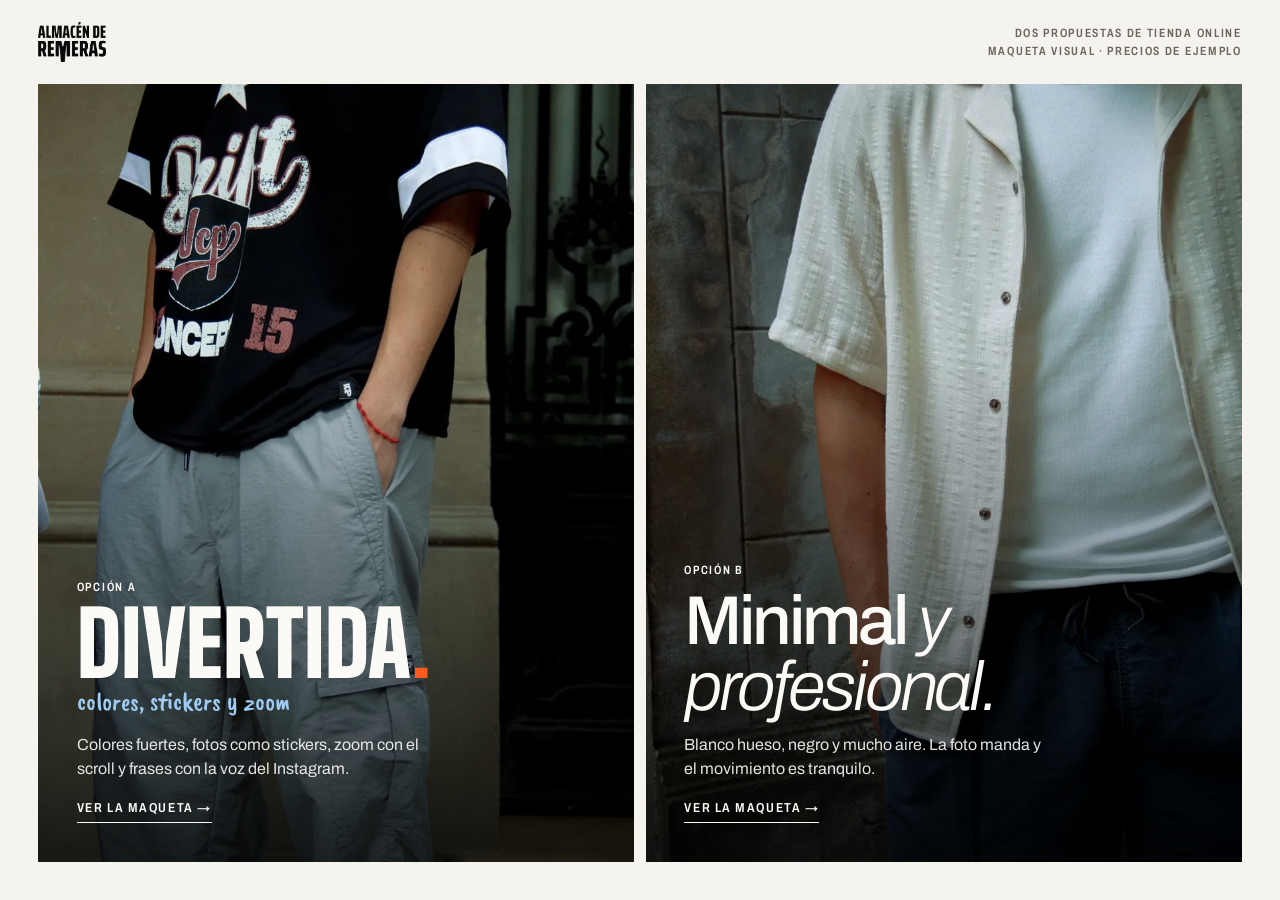
==== index.html @ dfdb3aec "Maquetas de tienda Almacén de Remeras: variante divertida y minimal Portada para elegir, catálogo co" ====
<!doctype html>
<html lang="es-AR">
<head>
  <meta charset="utf-8">
  <meta name="viewport" content="width=device-width, initial-scale=1">
  <title>Almacén de Remeras · Maquetas</title>
  <meta name="description" content="Dos propuestas de tienda online para el Almacén de Remeras de Mercedes.">
  <link rel="icon" href="assets/marca/monograma.png">
  <link rel="preconnect" href="https://fonts.googleapis.com">
  <link rel="preconnect" href="https://fonts.gstatic.com" crossorigin>
  <link href="https://fonts.googleapis.com/css2?family=Archivo:ital,wdth,wght@0,62..125,300..800;1,62..125,300..800&family=Big+Shoulders+Display:wght@900&family=Caveat+Brush&display=swap" rel="stylesheet">
  <style>
    :root { --papel: #f5f3ee; --tinta: #121212; --crema: #f4eee1; --naranja: #ff5b1f; --io: cubic-bezier(.65, 0, .35, 1); color-scheme: light; }
    *, *::before, *::after { box-sizing: border-box; }
    body { margin: 0; min-height: 100svh; display: flex; flex-direction: column; background: var(--papel); color: var(--tinta); font: 400 16px/1.5 'Archivo', system-ui, sans-serif; }
    img { display: block; max-width: 100%; height: auto; }
    header { display: flex; justify-content: space-between; align-items: center; gap: 20px; padding: 22px clamp(16px, 3vw, 40px); }
    header img { height: 40px; width: auto; }
    header p { margin: 0; font-size: 12px; font-weight: 600; font-stretch: 75%; letter-spacing: .14em; text-transform: uppercase; color: #6b675f; text-align: right; }
    .opciones { flex: 1; display: flex; gap: 12px; padding: 0 clamp(16px, 3vw, 40px) clamp(16px, 3vw, 40px); min-height: 560px; }
    .opcion { position: relative; flex: 1; display: flex; flex-direction: column; justify-content: flex-end; overflow: hidden; padding: clamp(22px, 3vw, 40px); text-decoration: none; color: #fbfaf7; transition: flex-grow .8s var(--io); }
    .opcion:hover, .opcion:focus-visible { flex-grow: 1.45; }
    .opcion img { position: absolute; inset: 0; width: 100%; height: 100%; object-fit: cover; transition: transform 1.2s var(--io); }
    .opcion:hover img { transform: scale(1.05); }
    .opcion::after { content: ''; position: absolute; inset: 0; background: linear-gradient(180deg, rgba(0, 0, 0, 0) 35%, rgba(0, 0, 0, .78)); }
    .opcion > div { position: relative; z-index: 1; }
    .opcion small { display: block; margin-bottom: 10px; font-size: 12px; font-weight: 600; font-stretch: 75%; letter-spacing: .14em; text-transform: uppercase; }
    .opcion p { margin: 12px 0 0; max-width: 40ch; font-size: 16px; opacity: .9; }
    .opcion span.ir { display: inline-block; margin-top: 18px; padding-bottom: 4px; border-bottom: 1px solid; font-size: 13px; font-weight: 600; font-stretch: 80%; letter-spacing: .12em; text-transform: uppercase; }
    .d h2 { margin: 0; font: 900 clamp(56px, 7vw, 110px)/.85 'Big Shoulders Display', sans-serif; text-transform: uppercase; }
    .d h2 b { color: var(--naranja); }
    .d .mano { font-family: 'Caveat Brush', cursive; font-size: 26px; color: #9fcbf2; }
    .m h2 { margin: 0; font-size: clamp(44px, 5.4vw, 86px); line-height: .95; font-weight: 500; letter-spacing: -.045em; }
    .m h2 em { font-weight: 300; }
    :focus-visible { outline: 3px solid var(--naranja); outline-offset: 3px; }
    @media (max-width: 760px) { .opciones { flex-direction: column; } .opcion { min-height: 70svh; } .opcion:hover { flex-grow: 1; } header p { display: none; } }
  </style>
</head>
<body>
  <header>
    <img src="assets/marca/wordmark.png" alt="Almacén de Remeras" width="445" height="263">
    <p>Dos propuestas de tienda online<br>Maqueta visual · precios de ejemplo</p>
  </header>
  <main class="opciones">
    <a class="opcion d" href="divertida/">
      <img src="assets/fotos/f01.webp" alt="" width="1066" height="1600">
      <div>
        <small>Opción A</small>
        <h2>Divertida<b>.</b></h2>
        <span class="mano">colores, stickers y zoom</span>
        <p>Colores fuertes, fotos como stickers, zoom con el scroll y frases con la voz del Instagram.</p>
        <span class="ir">Ver la maqueta →</span>
      </div>
    </a>
    <a class="opcion m" href="minimal/">
      <img src="assets/fotos/f04.webp" alt="" width="1066" height="1600">
      <div>
        <small>Opción B</small>
        <h2>Minimal <em>y profesional.</em></h2>
        <p>Blanco hueso, negro y mucho aire. La foto manda y el movimiento es tranquilo.</p>
        <span class="ir">Ver la maqueta →</span>
      </div>
    </a>
  </main>
</body>
</html>
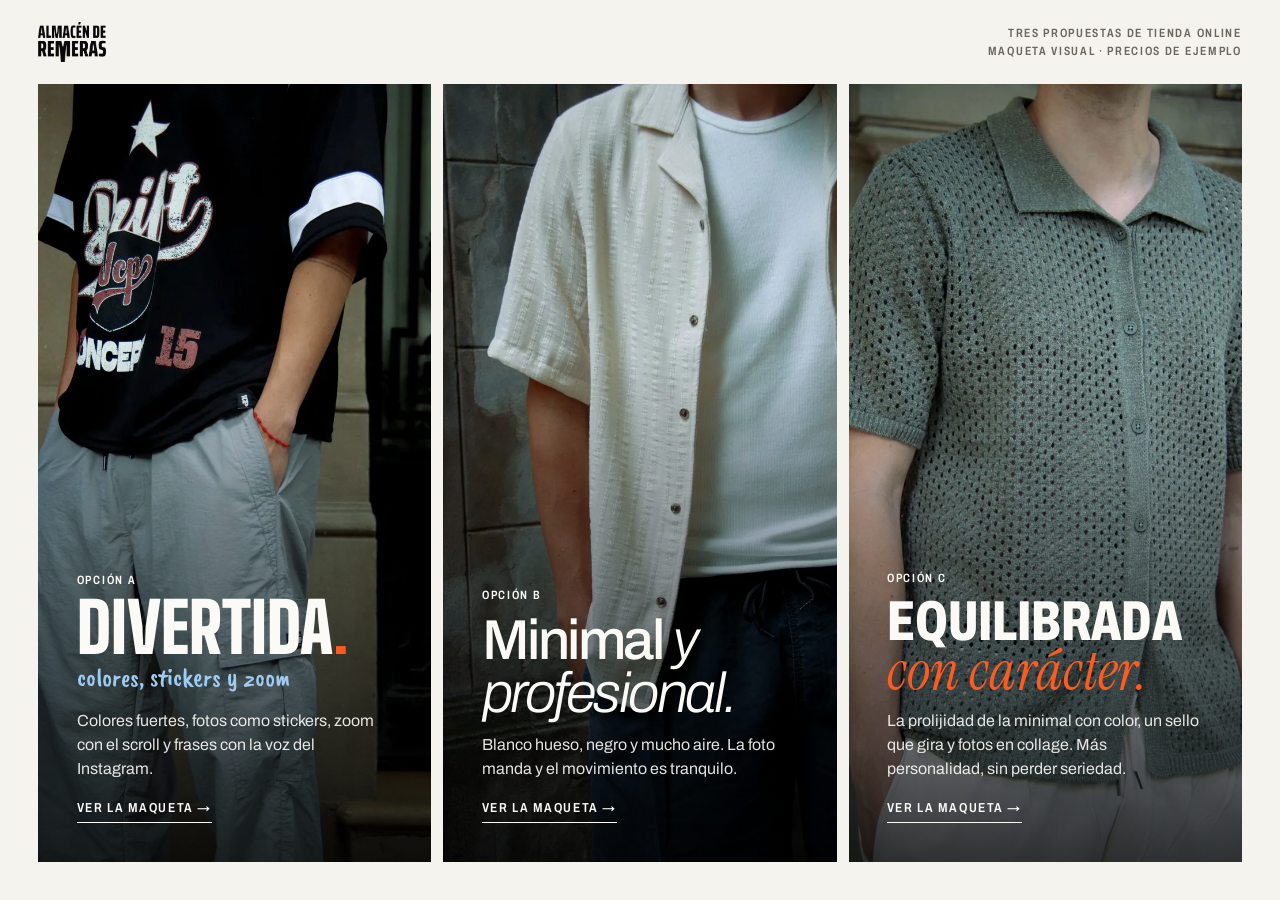
==== commit 44dcef09: "Tercera maqueta: variante equilibrada entre la divertida y la minimal Estructura de la minimal con c" ====
--- a/index.html
+++ b/index.html
@@ -4,11 +4,11 @@
   <meta charset="utf-8">
   <meta name="viewport" content="width=device-width, initial-scale=1">
   <title>Almacén de Remeras · Maquetas</title>
-  <meta name="description" content="Dos propuestas de tienda online para el Almacén de Remeras de Mercedes.">
+  <meta name="description" content="Tres propuestas de tienda online para el Almacén de Remeras de Mercedes.">
   <link rel="icon" href="assets/marca/monograma.png">
   <link rel="preconnect" href="https://fonts.googleapis.com">
   <link rel="preconnect" href="https://fonts.gstatic.com" crossorigin>
-  <link href="https://fonts.googleapis.com/css2?family=Archivo:ital,wdth,wght@0,62..125,300..800;1,62..125,300..800&family=Big+Shoulders+Display:wght@900&family=Caveat+Brush&display=swap" rel="stylesheet">
+  <link href="https://fonts.googleapis.com/css2?family=Archivo:ital,wdth,wght@0,62..125,300..800;1,62..125,300..800&family=Big+Shoulders+Display:wght@900&family=Caveat+Brush&family=Instrument+Serif:ital@1&display=swap" rel="stylesheet">
   <style>
     :root { --papel: #f5f3ee; --tinta: #121212; --crema: #f4eee1; --naranja: #ff5b1f; --io: cubic-bezier(.65, 0, .35, 1); color-scheme: light; }
     *, *::before, *::after { box-sizing: border-box; }
@@ -27,11 +27,13 @@
     .opcion small { display: block; margin-bottom: 10px; font-size: 12px; font-weight: 600; font-stretch: 75%; letter-spacing: .14em; text-transform: uppercase; }
     .opcion p { margin: 12px 0 0; max-width: 40ch; font-size: 16px; opacity: .9; }
     .opcion span.ir { display: inline-block; margin-top: 18px; padding-bottom: 4px; border-bottom: 1px solid; font-size: 13px; font-weight: 600; font-stretch: 80%; letter-spacing: .12em; text-transform: uppercase; }
-    .d h2 { margin: 0; font: 900 clamp(56px, 7vw, 110px)/.85 'Big Shoulders Display', sans-serif; text-transform: uppercase; }
+    .d h2 { margin: 0; font: 900 clamp(48px, 5.4vw, 96px)/.85 'Big Shoulders Display', sans-serif; text-transform: uppercase; }
     .d h2 b { color: var(--naranja); }
     .d .mano { font-family: 'Caveat Brush', cursive; font-size: 26px; color: #9fcbf2; }
-    .m h2 { margin: 0; font-size: clamp(44px, 5.4vw, 86px); line-height: .95; font-weight: 500; letter-spacing: -.045em; }
+    .m h2 { margin: 0; font-size: clamp(40px, 4.4vw, 76px); line-height: .95; font-weight: 500; letter-spacing: -.045em; }
     .m h2 em { font-weight: 300; }
+    .e h2 { margin: 0; font-size: clamp(40px, 4.4vw, 80px); line-height: .88; font-weight: 800; font-stretch: 68%; text-transform: uppercase; }
+    .e h2 em { font-family: 'Instrument Serif', serif; font-weight: 400; text-transform: none; color: var(--naranja); }
     :focus-visible { outline: 3px solid var(--naranja); outline-offset: 3px; }
     @media (max-width: 760px) { .opciones { flex-direction: column; } .opcion { min-height: 70svh; } .opcion:hover { flex-grow: 1; } header p { display: none; } }
   </style>
@@ -39,7 +41,7 @@
 <body>
   <header>
     <img src="assets/marca/wordmark.png" alt="Almacén de Remeras" width="445" height="263">
-    <p>Dos propuestas de tienda online<br>Maqueta visual · precios de ejemplo</p>
+    <p>Tres propuestas de tienda online<br>Maqueta visual · precios de ejemplo</p>
   </header>
   <main class="opciones">
     <a class="opcion d" href="divertida/">
@@ -61,6 +63,15 @@
         <span class="ir">Ver la maqueta →</span>
       </div>
     </a>
+    <a class="opcion e" href="equilibrada/">
+      <img src="assets/fotos/f08.webp" alt="" width="1066" height="1600">
+      <div>
+        <small>Opción C</small>
+        <h2>Equilibrada <em>con carácter.</em></h2>
+        <p>La prolijidad de la minimal con color, un sello que gira y fotos en collage. Más personalidad, sin perder seriedad.</p>
+        <span class="ir">Ver la maqueta →</span>
+      </div>
+    </a>
   </main>
 </body>
 </html>
